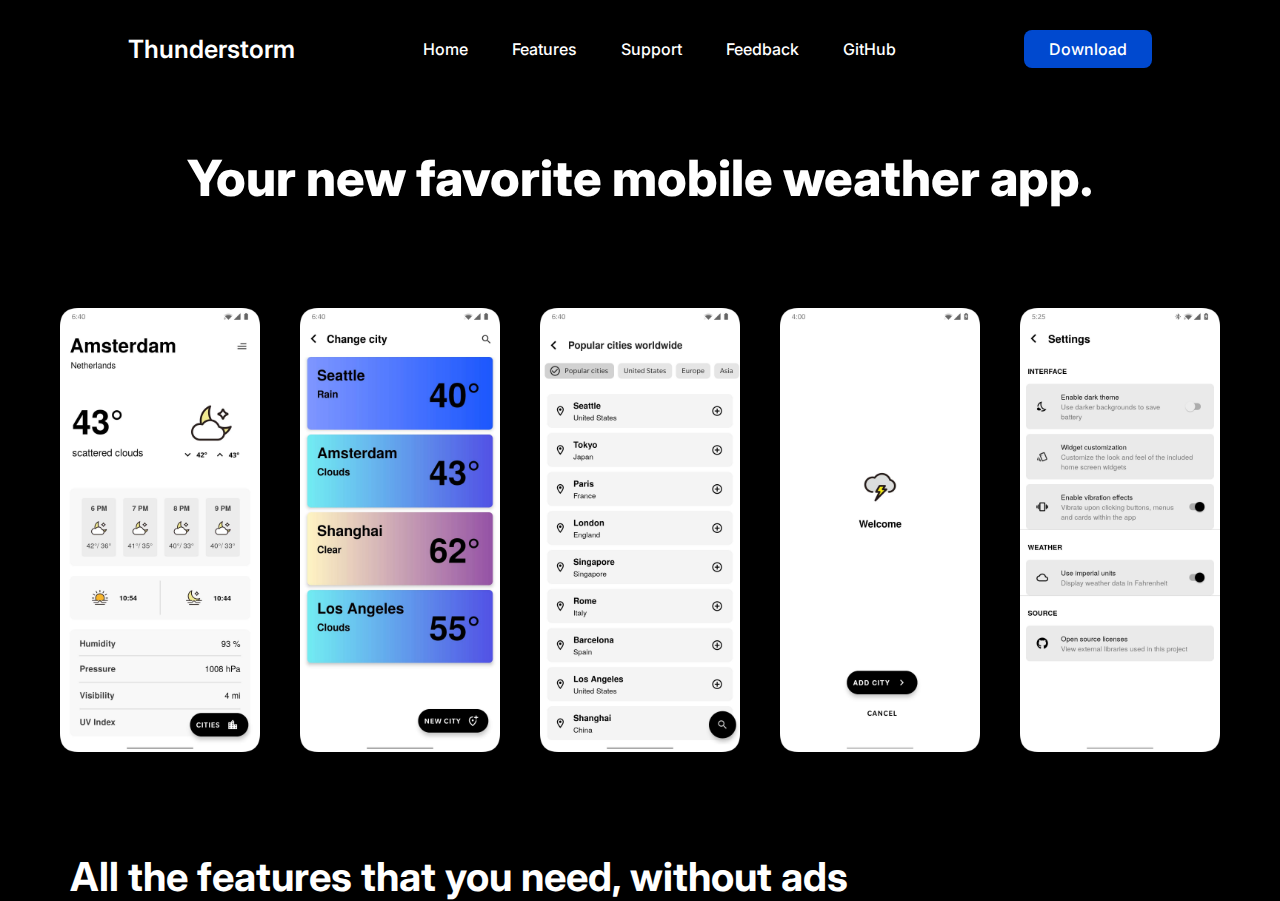
==== index.html @ 68bd7bcf "[Feature] Initial add of thunderstorm page" ====
<!DOCTYPE html>

  <head>

    <title>Thunderstorm</title>

    <meta charset="utf-8">
    <meta http-equiv="X-UA-Compatible" content="IE=Edge">
    <meta name="description" content="">
    <meta name="viewport" content="width=device-width, initial-scale=1">
    <link rel="stylesheet" href="stylesheet/styles.css">

  </head>

  <body>

    <header>

      <p>

        <a class="app_title">Thunderstorm</a>

      </p>

      <nav>

        <ul class="feature__links">
          <li><a href="#">Home</a></li>
          <li><a href="#">Features</a></li>
          <li><a href="#">Support</a></li>
          <li><a href="https://github.com/galaxygoldfish/thunderstorm/issues/new">Feedback</a></li>
          <li><a href="https://github.com/galaxygoldfish/thunderstorm">GitHub</a></li>
        </ul>

      </nav>

      <a class="cta" href="https://github.com/galaxygoldfish/thunderstorm/releases/download/v1.1/app-release.apk"><button>Download</button></a>

    </header>

    <p class="bold_app_header">
      
      <a class="header_text">Your new favorite mobile weather app.</a>
    
    </p>

    <div class="image_preview_container" style="float:center;">

        <img class="city_homescreen_image_preview" src="media/amsterdam-homescreen-light.png" width="200px">

        <img class="city_list_image_preview" src="media/city-list-gradient-light.png" width="200px">

        <img class="city_search_image_light" src="media/city_search_popular_light.png" width="200px">

        <img class="welcome_image_preview" src="media/thunderstorm-welcome-screen.png" width="200px">

        <img class="settings_image_preview" src="media/settings-main-light.png" width="200px">

    </div>
    
    <p class="paragraph_one_parent">

      <a class="features_header">All the features that you need, without ads</a>

    </p>

  </body>

</html>
---- stylesheet/styles.css ----
@import url('https://fonts.googleapis.com/css2?family=Inter:wght@500;600;800&display=swap');

* {
    box-sizing: border-box;
    margin: 0;
    padding: 0;
    background-color: rgb(0, 0, 0);
}

a {
    transition: all 0.5s ease 0s;
}

img {
    transition: all 1s ease 0s;
}

.app_title {
    font-family: "Inter", sans-serif;
    font-weight: 600;
    font-size: 25px;
    font-style: normal;
    text-decoration: none;
    color: white;
}

li, a, button {
    font-family: "Inter", sans-serif;
    font-weight: 500;
    font-size: 16px;
    font-style: normal;
    text-decoration: none;
    color: rgb(255, 255, 255);
}

header {
    display: flex;
    justify-content: space-between;
    align-items: center;
    padding: 30px 10%;
}

.logo {
    cursor: pointer;
}

.feature__links {
    list-style: none;
}

.feature__links li {
    display: inline-block;
    padding: 0px 20px;
}

.feature__links li a {
    transition: all 0.5s ease 0s;
}

.feature__links li a:hover {
    color:rgba(0, 73, 207, 0.8);
}

button {
    padding: 9px 25px;
    background-color: rgba(0, 73, 207, 1);
    border: none;
    border-radius: 8px;
    cursor: pointer;
    transition: all 0.5s ease 0s;
    color: white;
}

button:hover {
    background-color: rgba(0, 73, 207, 0.9);
}

.bold_app_header {
    text-align: center;
    margin-top: 50px;
}

.header_text {
    font-family: "Inter", sans-serif;
    font-style: normal;
    text-decoration: none;
    color: white;
    font-weight: 800;
    font-size: 50px;
}

.image_preview_container {
    display: flex;
    justify-content: center;
    margin-top: 100px;
}

img {
    background-color: transparent;
    margin-left: 20px;
    margin-right: 20px;
}

.paragraph_one_parent {
    margin-top: 100px;
}

.features_header {
    font-family: "Inter", Arial, Helvetica, sans-serif;
    font-weight: 700;
    margin-left: 70px;
    font-size: 40px
}
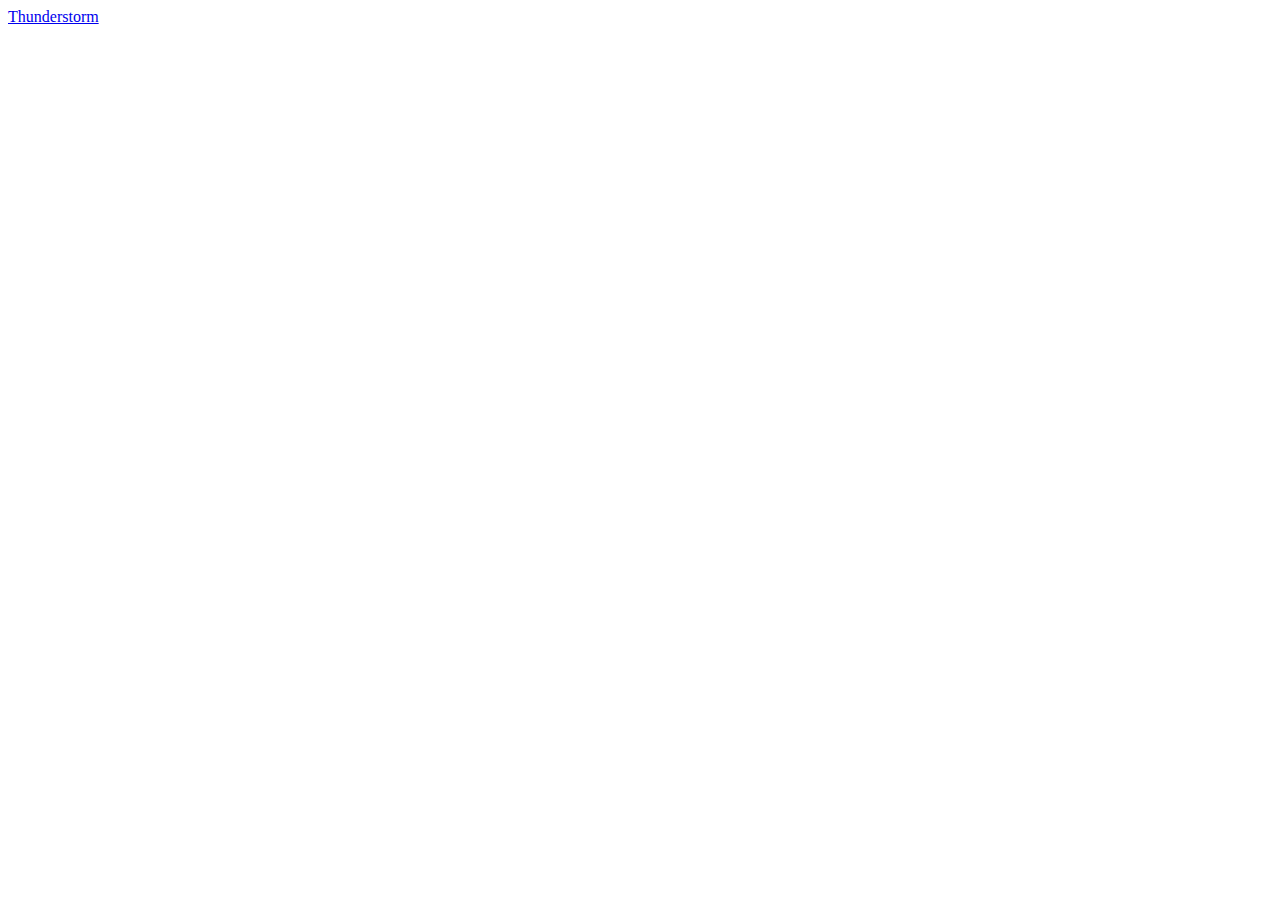
==== commit 87bc85c2: "[Refactor] Move thunderstorm content to separate page" ====
--- a/index.html
+++ b/index.html
@@ -2,67 +2,18 @@
 
   <head>
 
-    <title>Thunderstorm</title>
+    <title>galaxygoldfish</title>
 
     <meta charset="utf-8">
     <meta http-equiv="X-UA-Compatible" content="IE=Edge">
     <meta name="description" content="">
     <meta name="viewport" content="width=device-width, initial-scale=1">
-    <link rel="stylesheet" href="stylesheet/styles.css">
 
   </head>
 
   <body>
 
-    <header>
-
-      <p>
-
-        <a class="app_title">Thunderstorm</a>
-
-      </p>
-
-      <nav>
-
-        <ul class="feature__links">
-          <li><a href="#">Home</a></li>
-          <li><a href="#">Features</a></li>
-          <li><a href="#">Support</a></li>
-          <li><a href="https://github.com/galaxygoldfish/thunderstorm/issues/new">Feedback</a></li>
-          <li><a href="https://github.com/galaxygoldfish/thunderstorm">GitHub</a></li>
-        </ul>
-
-      </nav>
-
-      <a class="cta" href="https://github.com/galaxygoldfish/thunderstorm/releases/download/v1.1/app-release.apk"><button>Download</button></a>
-
-    </header>
-
-    <p class="bold_app_header">
-      
-      <a class="header_text">Your new favorite mobile weather app.</a>
-    
-    </p>
-
-    <div class="image_preview_container" style="float:center;">
-
-        <img class="city_homescreen_image_preview" src="media/amsterdam-homescreen-light.png" width="200px">
-
-        <img class="city_list_image_preview" src="media/city-list-gradient-light.png" width="200px">
-
-        <img class="city_search_image_light" src="media/city_search_popular_light.png" width="200px">
-
-        <img class="welcome_image_preview" src="media/thunderstorm-welcome-screen.png" width="200px">
-
-        <img class="settings_image_preview" src="media/settings-main-light.png" width="200px">
-
-    </div>
-    
-    <p class="paragraph_one_parent">
-
-      <a class="features_header">All the features that you need, without ads</a>
-
-    </p>
+    <a class="thunderstorm_button" href="../galaxygoldfish/layout/thunderstorm.html">Thunderstorm</a>
 
   </body>
 
